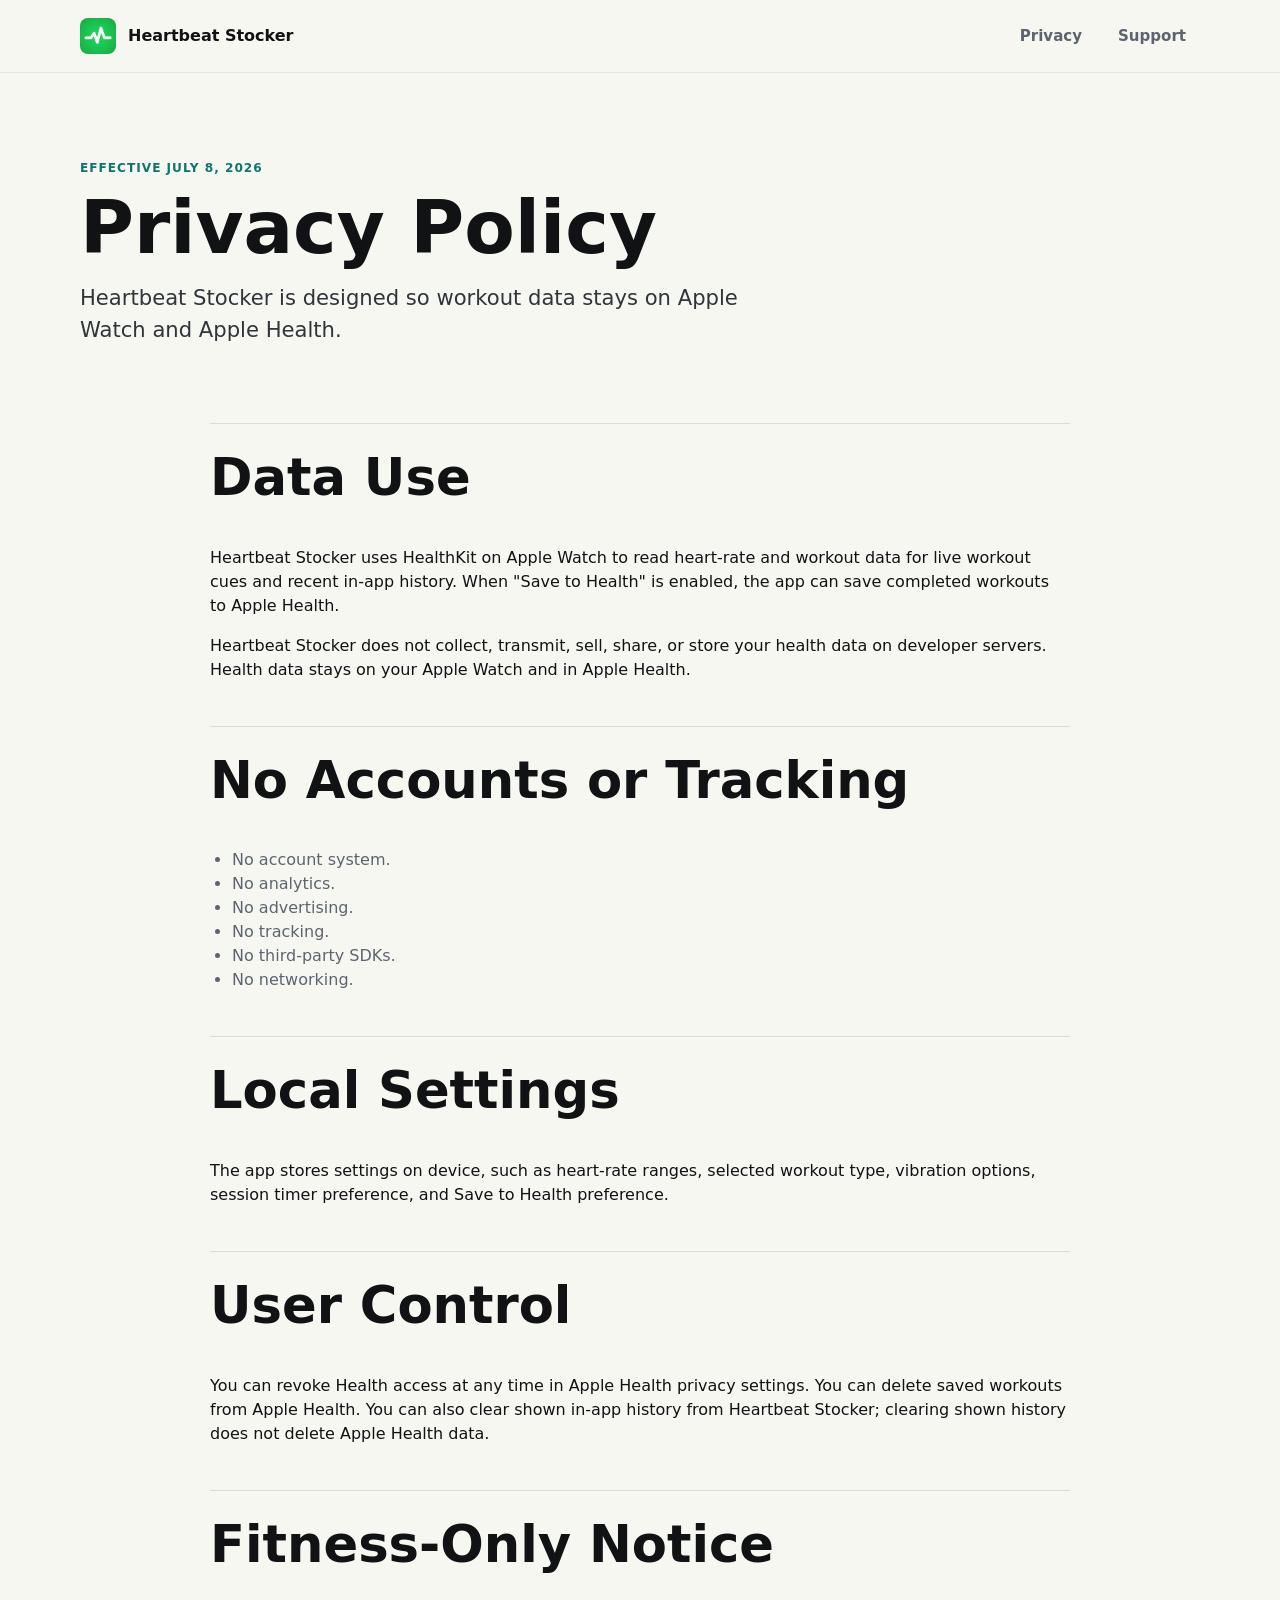
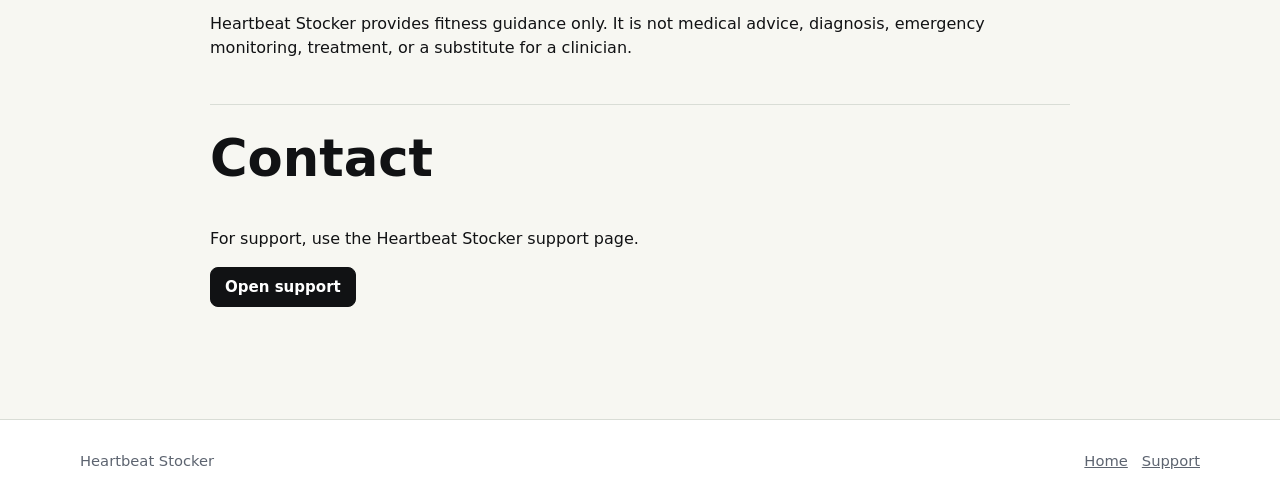
==== privacy.html @ 12d0d7a5 "Publish support and privacy pages" ====
<!doctype html>
<html lang="en">
  <head>
    <meta charset="utf-8">
    <meta name="viewport" content="width=device-width, initial-scale=1">
    <meta name="description" content="Privacy policy for Heartbeat Stocker.">
    <title>Privacy Policy | Heartbeat Stocker</title>
    <link rel="stylesheet" href="styles.css">
  </head>
  <body>
    <header class="site-header">
      <nav class="nav" aria-label="Primary">
        <a class="brand" href="index.html">
          <img src="assets/app-icon.png" alt="">
          <span>Heartbeat Stocker</span>
        </a>
        <div class="nav-links">
          <a href="privacy.html">Privacy</a>
          <a href="support.html">Support</a>
        </div>
      </nav>
    </header>

    <main>
      <div class="page-title inner">
        <p class="eyebrow">Effective July 8, 2026</p>
        <h1>Privacy Policy</h1>
        <p class="lede">Heartbeat Stocker is designed so workout data stays on Apple Watch and Apple Health.</p>
      </div>

      <article class="content">
        <section>
          <h2>Data Use</h2>
          <p>Heartbeat Stocker uses HealthKit on Apple Watch to read heart-rate and workout data for live workout cues and recent in-app history. When "Save to Health" is enabled, the app can save completed workouts to Apple Health.</p>
          <p>Heartbeat Stocker does not collect, transmit, sell, share, or store your health data on developer servers. Health data stays on your Apple Watch and in Apple Health.</p>
        </section>

        <section>
          <h2>No Accounts or Tracking</h2>
          <ul class="policy-list">
            <li>No account system.</li>
            <li>No analytics.</li>
            <li>No advertising.</li>
            <li>No tracking.</li>
            <li>No third-party SDKs.</li>
            <li>No networking.</li>
          </ul>
        </section>

        <section>
          <h2>Local Settings</h2>
          <p>The app stores settings on device, such as heart-rate ranges, selected workout type, vibration options, session timer preference, and Save to Health preference.</p>
        </section>

        <section>
          <h2>User Control</h2>
          <p>You can revoke Health access at any time in Apple Health privacy settings. You can delete saved workouts from Apple Health. You can also clear shown in-app history from Heartbeat Stocker; clearing shown history does not delete Apple Health data.</p>
        </section>

        <section>
          <h2>Fitness-Only Notice</h2>
          <p>Heartbeat Stocker provides fitness guidance only. It is not medical advice, diagnosis, emergency monitoring, treatment, or a substitute for a clinician.</p>
        </section>

        <section>
          <h2>Contact</h2>
          <p>For support, use the Heartbeat Stocker support page.</p>
          <a class="button" href="support.html">Open support</a>
        </section>
      </article>
    </main>

    <footer class="footer">
      <div class="inner">
        <span>Heartbeat Stocker</span>
        <div class="footer-links">
          <a href="index.html">Home</a>
          <a href="support.html">Support</a>
        </div>
      </div>
    </footer>
  </body>
</html>
---- styles.css ----
:root {
  color-scheme: light;
  --ink: #111214;
  --muted: #5d6470;
  --paper: #f7f7f2;
  --panel: #ffffff;
  --line: #d9ddd6;
  --red: #d83a45;
  --teal: #0f766e;
  --green: #168a52;
  --amber: #c77700;
  --blue: #3267d6;
  --shadow: 0 22px 70px rgba(17, 18, 20, 0.13);
}

* {
  box-sizing: border-box;
}

html {
  scroll-behavior: smooth;
}

body {
  margin: 0;
  background: var(--paper);
  color: var(--ink);
  font-family: Inter, ui-sans-serif, system-ui, -apple-system, BlinkMacSystemFont, "Segoe UI", sans-serif;
  line-height: 1.5;
}

a {
  color: inherit;
}

.site-header {
  position: sticky;
  top: 0;
  z-index: 10;
  border-bottom: 1px solid rgba(17, 18, 20, 0.08);
  background: rgba(247, 247, 242, 0.92);
  backdrop-filter: blur(18px);
}

.nav {
  display: flex;
  align-items: center;
  justify-content: space-between;
  width: min(1120px, calc(100% - 32px));
  min-height: 72px;
  margin: 0 auto;
  gap: 16px;
}

.brand {
  display: inline-flex;
  align-items: center;
  gap: 12px;
  text-decoration: none;
  font-weight: 800;
}

.brand img {
  width: 36px;
  height: 36px;
  border-radius: 8px;
}

.nav-links {
  display: flex;
  align-items: center;
  gap: 8px;
  flex-wrap: wrap;
  justify-content: flex-end;
}

.nav-links a,
.button {
  display: inline-flex;
  align-items: center;
  justify-content: center;
  min-height: 40px;
  padding: 0 14px;
  border-radius: 8px;
  text-decoration: none;
  font-weight: 700;
  font-size: 0.94rem;
}

.nav-links a {
  color: var(--muted);
}

.nav-links a:hover {
  color: var(--ink);
  background: rgba(17, 18, 20, 0.06);
}

.button {
  border: 1px solid var(--ink);
  background: var(--ink);
  color: #fff;
}

.button.secondary {
  border-color: var(--line);
  background: transparent;
  color: var(--ink);
}

.hero {
  width: min(1120px, calc(100% - 32px));
  margin: 0 auto;
  display: grid;
  grid-template-columns: minmax(0, 1.08fr) minmax(300px, 0.92fr);
  gap: clamp(28px, 5vw, 72px);
  align-items: center;
  min-height: calc(100vh - 72px);
  padding: clamp(36px, 7vw, 84px) 0;
}

.eyebrow {
  margin: 0 0 16px;
  color: var(--teal);
  text-transform: uppercase;
  font-size: 0.76rem;
  font-weight: 900;
  letter-spacing: 0.08em;
}

h1,
h2,
h3,
p {
  margin-top: 0;
}

h1 {
  max-width: 760px;
  margin-bottom: 20px;
  font-size: clamp(2.65rem, 8vw, 6rem);
  line-height: 0.94;
  letter-spacing: 0;
}

h2 {
  font-size: clamp(2rem, 4vw, 3.25rem);
  line-height: 1;
  letter-spacing: 0;
}

h3 {
  margin-bottom: 8px;
  font-size: 1.05rem;
}

.lede {
  max-width: 660px;
  color: #30343b;
  font-size: clamp(1.05rem, 2vw, 1.32rem);
}

.hero-actions {
  display: flex;
  flex-wrap: wrap;
  gap: 12px;
  margin-top: 28px;
}

.trust-row {
  display: grid;
  grid-template-columns: repeat(3, minmax(0, 1fr));
  gap: 10px;
  margin-top: 36px;
}

.trust-row span,
.metric,
.detail-card,
.support-card {
  border: 1px solid var(--line);
  border-radius: 8px;
  background: rgba(255, 255, 255, 0.74);
}

.trust-row span {
  padding: 12px;
  color: #343941;
  font-weight: 700;
  font-size: 0.92rem;
}

.watch-stage {
  display: grid;
  place-items: center;
  min-height: 520px;
}

.watch {
  position: relative;
  width: min(100%, 340px);
  aspect-ratio: 0.77;
  border-radius: 72px;
  padding: 18px;
  background: #17191d;
  box-shadow: var(--shadow);
}

.watch::before,
.watch::after {
  content: "";
  position: absolute;
  left: 50%;
  transform: translateX(-50%);
  width: 42%;
  height: 38px;
  background: #111214;
}

.watch::before {
  top: -34px;
  border-radius: 22px 22px 6px 6px;
}

.watch::after {
  bottom: -34px;
  border-radius: 6px 6px 22px 22px;
}

.screen {
  position: relative;
  display: flex;
  flex-direction: column;
  justify-content: space-between;
  height: 100%;
  overflow: hidden;
  border-radius: 54px;
  padding: 30px 24px;
  background:
    radial-gradient(circle at 50% 28%, rgba(216, 58, 69, 0.16), transparent 28%),
    #030406;
  color: #fff;
}

.screen-top {
  display: flex;
  align-items: center;
  justify-content: space-between;
  gap: 12px;
  font-size: 0.76rem;
  color: rgba(255, 255, 255, 0.68);
}

.live-dot {
  display: inline-flex;
  align-items: center;
  gap: 6px;
}

.live-dot::before {
  content: "";
  width: 7px;
  height: 7px;
  border-radius: 50%;
  background: var(--red);
}

.bpm {
  text-align: center;
}

.bpm strong {
  display: block;
  font-size: clamp(4.6rem, 12vw, 6.8rem);
  line-height: 0.86;
  letter-spacing: 0;
}

.bpm span {
  color: rgba(255, 255, 255, 0.72);
  font-weight: 800;
  text-transform: uppercase;
  font-size: 0.72rem;
  letter-spacing: 0.08em;
}

.range {
  display: grid;
  gap: 8px;
}

.range-bar {
  display: grid;
  grid-template-columns: 1fr 1.2fr 0.8fr;
  height: 10px;
  overflow: hidden;
  border-radius: 8px;
  background: #333;
}

.range-bar i:nth-child(1) {
  background: var(--blue);
}

.range-bar i:nth-child(2) {
  background: var(--green);
}

.range-bar i:nth-child(3) {
  background: var(--red);
}

.guidance {
  display: flex;
  align-items: center;
  justify-content: space-between;
  gap: 12px;
  border: 1px solid rgba(255, 255, 255, 0.14);
  border-radius: 8px;
  padding: 12px;
  background: rgba(255, 255, 255, 0.08);
  font-weight: 800;
}

.session-time {
  color: rgba(255, 255, 255, 0.62);
  font-size: 0.9rem;
}

.section {
  padding: clamp(54px, 9vw, 96px) 0;
}

.section.alt {
  background: #ffffff;
}

.inner {
  width: min(1120px, calc(100% - 32px));
  margin: 0 auto;
}

.section-head {
  display: grid;
  grid-template-columns: minmax(0, 0.85fr) minmax(260px, 0.55fr);
  gap: 24px;
  align-items: end;
  margin-bottom: 28px;
}

.section-head p {
  color: var(--muted);
}

.metric-grid,
.details-grid {
  display: grid;
  grid-template-columns: repeat(3, minmax(0, 1fr));
  gap: 14px;
}

.metric,
.detail-card,
.support-card {
  padding: 20px;
}

.metric b {
  display: block;
  margin-bottom: 6px;
  color: var(--red);
  font-size: 2rem;
  line-height: 1;
}

.metric span,
.detail-card p,
.support-card p,
.policy-list li {
  color: var(--muted);
}

.band {
  border-top: 1px solid var(--line);
  border-bottom: 1px solid var(--line);
  background:
    linear-gradient(90deg, rgba(216, 58, 69, 0.08), rgba(15, 118, 110, 0.08)),
    #fff;
}

.page-title {
  padding: clamp(52px, 8vw, 86px) 0 32px;
}

.page-title h1 {
  font-size: clamp(2.4rem, 6vw, 4.6rem);
}

.content {
  width: min(860px, calc(100% - 32px));
  margin: 0 auto;
  padding: 24px 0 84px;
}

.content section {
  padding: 28px 0;
  border-top: 1px solid var(--line);
}

.policy-list {
  padding-left: 22px;
}

.support-grid {
  display: grid;
  grid-template-columns: repeat(2, minmax(0, 1fr));
  gap: 14px;
}

.footer {
  border-top: 1px solid var(--line);
  padding: 30px 0;
  background: #fff;
}

.footer .inner {
  display: flex;
  align-items: center;
  justify-content: space-between;
  gap: 16px;
  flex-wrap: wrap;
  color: var(--muted);
  font-size: 0.92rem;
}

.footer-links {
  display: flex;
  gap: 14px;
  flex-wrap: wrap;
}

@media (max-width: 820px) {
  .nav {
    align-items: flex-start;
    flex-direction: column;
    padding: 16px 0;
  }

  .hero,
  .section-head,
  .metric-grid,
  .details-grid,
  .support-grid {
    grid-template-columns: 1fr;
  }

  .hero {
    min-height: auto;
  }

  .watch-stage {
    min-height: 430px;
  }

  .watch {
    width: min(86vw, 290px);
  }

  .trust-row {
    grid-template-columns: 1fr;
  }
}

@media (max-width: 420px) {
  .nav-links {
    justify-content: flex-start;
  }

  .hero-actions .button {
    width: 100%;
  }

  .screen {
    border-radius: 44px;
    padding: 26px 20px;
  }
}
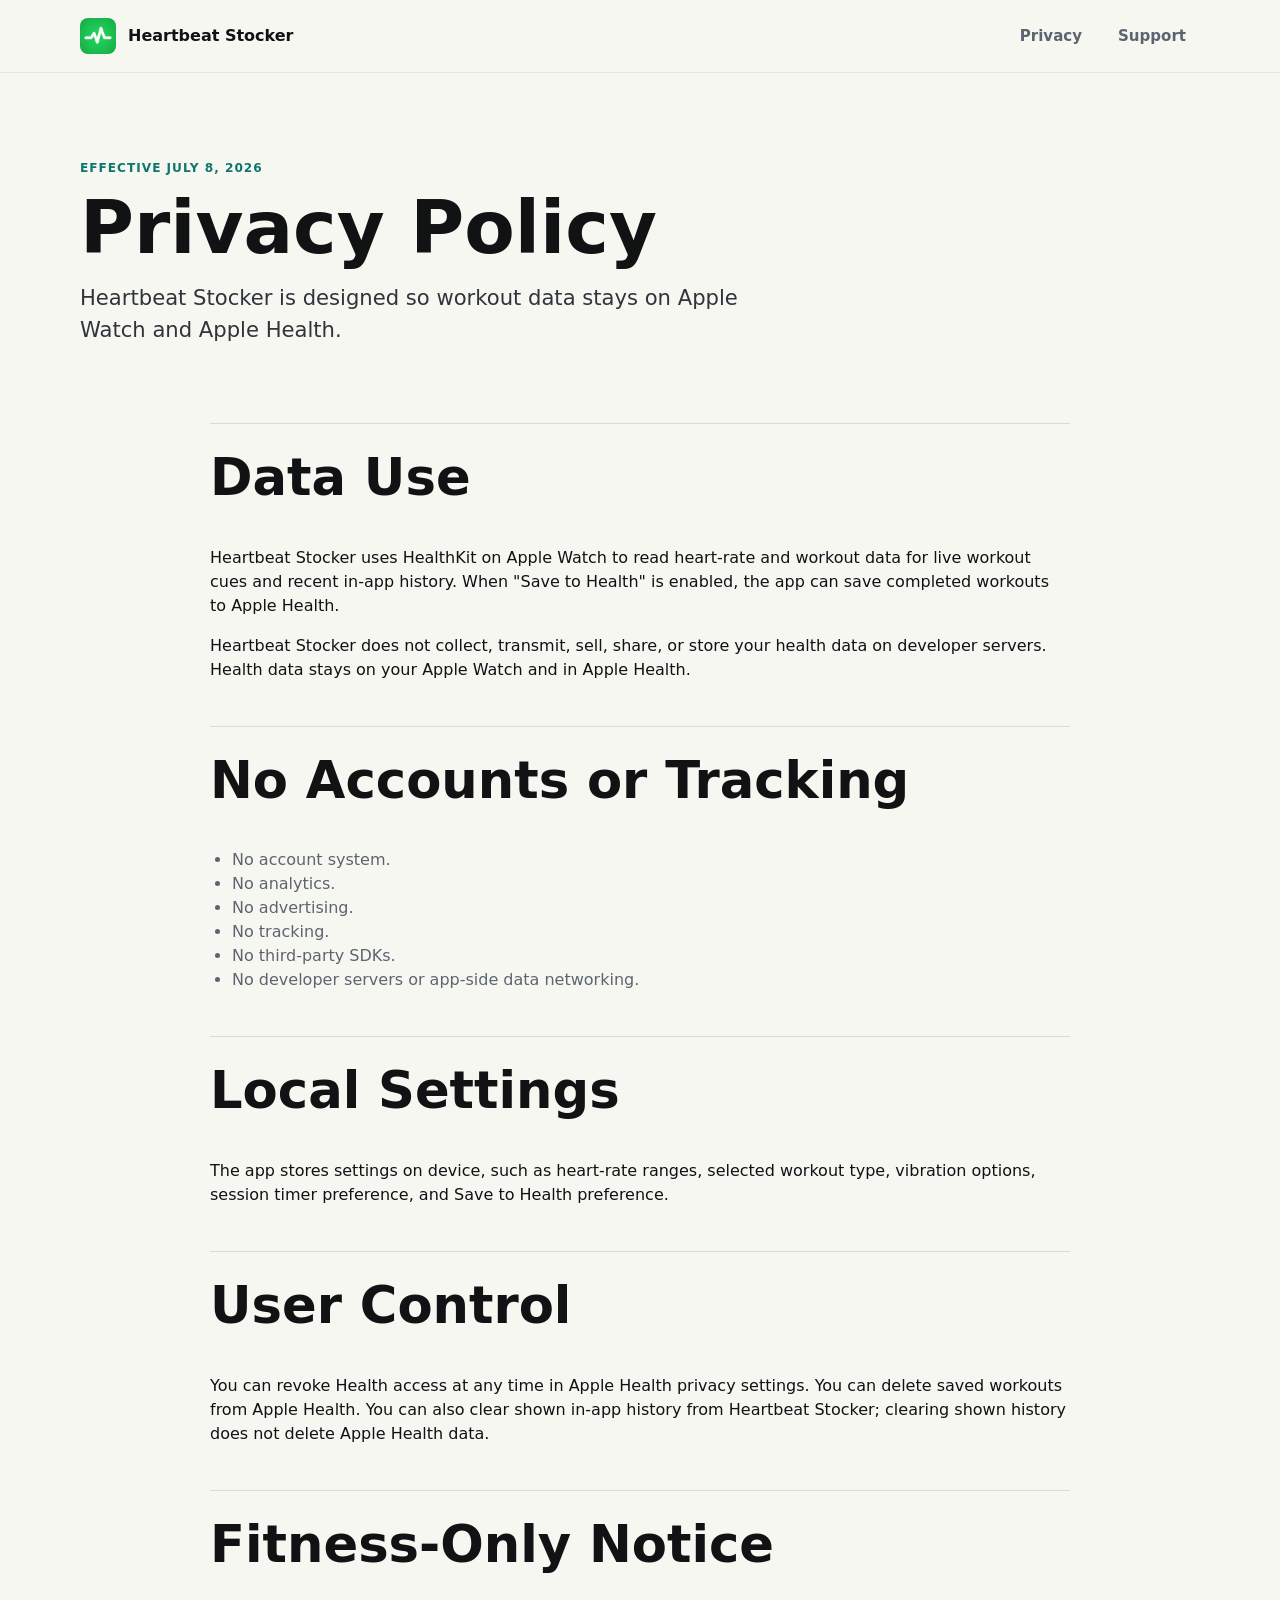
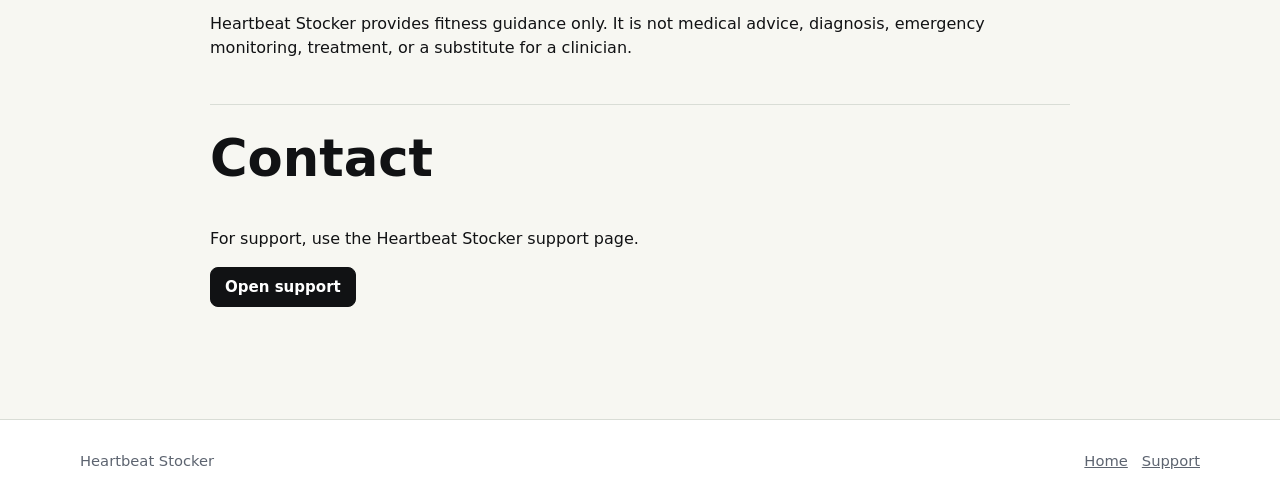
==== commit 8ffec22f: "Update public support privacy wording" ====
--- a/privacy.html
+++ b/privacy.html
@@ -43,7 +43,7 @@
             <li>No advertising.</li>
             <li>No tracking.</li>
             <li>No third-party SDKs.</li>
-            <li>No networking.</li>
+            <li>No developer servers or app-side data networking.</li>
           </ul>
         </section>
 
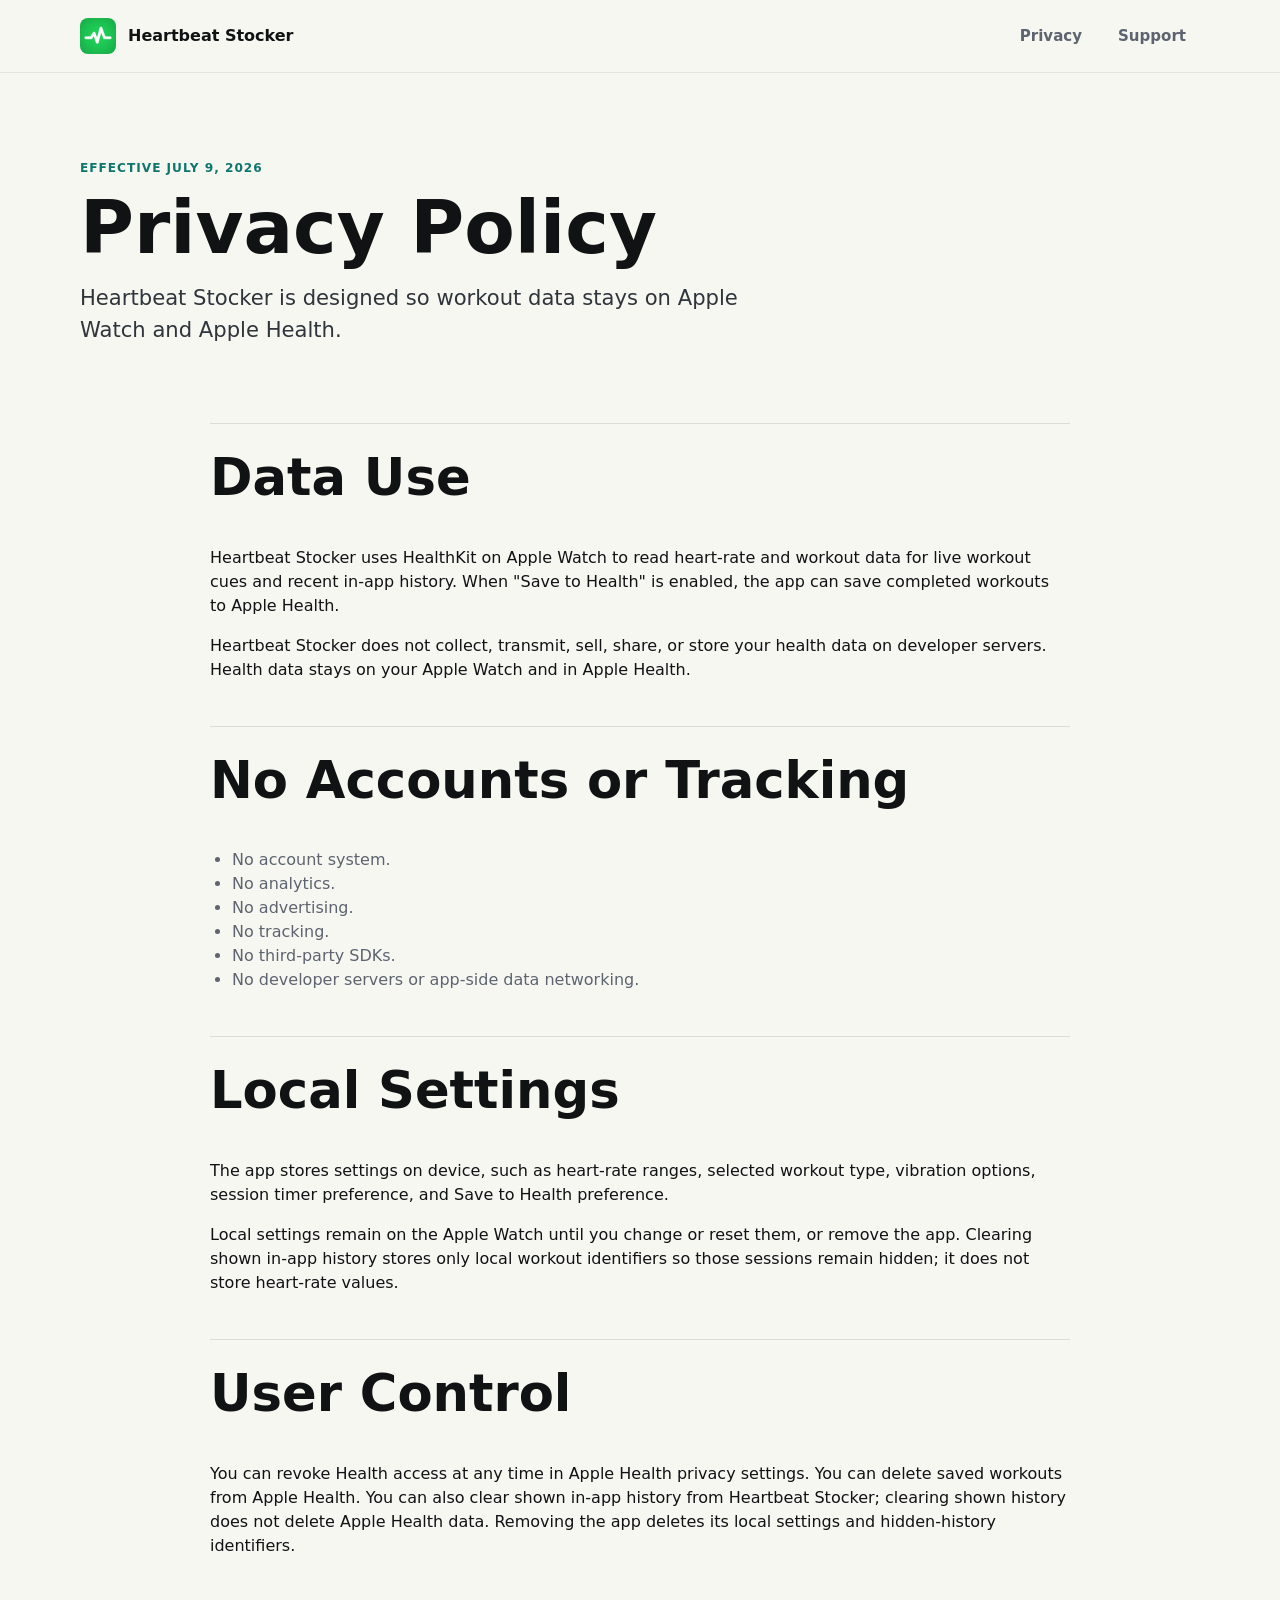
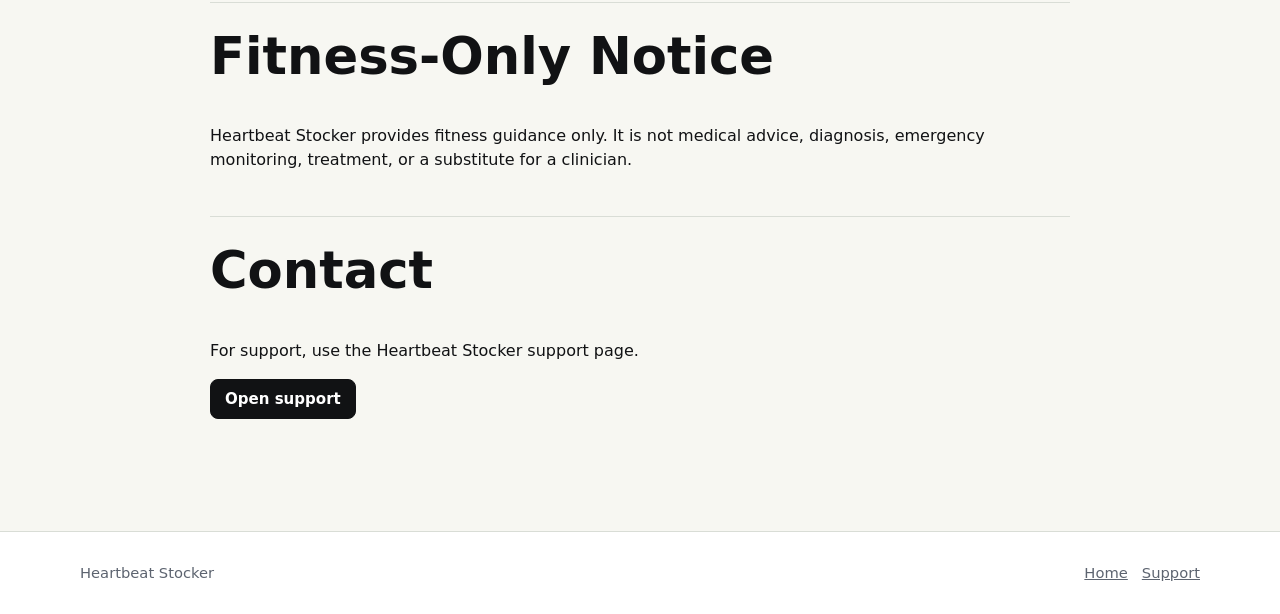
==== commit c133acce: "Clarify privacy retention and deletion" ====
--- a/privacy.html
+++ b/privacy.html
@@ -5,6 +5,7 @@
     <meta name="viewport" content="width=device-width, initial-scale=1">
     <meta name="description" content="Privacy policy for Heartbeat Stocker.">
     <title>Privacy Policy | Heartbeat Stocker</title>
+    <link rel="icon" href="assets/app-icon.png">
     <link rel="stylesheet" href="styles.css">
   </head>
   <body>
@@ -23,7 +24,7 @@
 
     <main>
       <div class="page-title inner">
-        <p class="eyebrow">Effective July 8, 2026</p>
+        <p class="eyebrow">Effective July 9, 2026</p>
         <h1>Privacy Policy</h1>
         <p class="lede">Heartbeat Stocker is designed so workout data stays on Apple Watch and Apple Health.</p>
       </div>
@@ -50,11 +51,12 @@
         <section>
           <h2>Local Settings</h2>
           <p>The app stores settings on device, such as heart-rate ranges, selected workout type, vibration options, session timer preference, and Save to Health preference.</p>
+          <p>Local settings remain on the Apple Watch until you change or reset them, or remove the app. Clearing shown in-app history stores only local workout identifiers so those sessions remain hidden; it does not store heart-rate values.</p>
         </section>
 
         <section>
           <h2>User Control</h2>
-          <p>You can revoke Health access at any time in Apple Health privacy settings. You can delete saved workouts from Apple Health. You can also clear shown in-app history from Heartbeat Stocker; clearing shown history does not delete Apple Health data.</p>
+          <p>You can revoke Health access at any time in Apple Health privacy settings. You can delete saved workouts from Apple Health. You can also clear shown in-app history from Heartbeat Stocker; clearing shown history does not delete Apple Health data. Removing the app deletes its local settings and hidden-history identifiers.</p>
         </section>
 
         <section>
--- a/styles.css
+++ b/styles.css
@@ -190,141 +190,26 @@
   font-size: 0.92rem;
 }
 
-.watch-stage {
-  display: grid;
-  place-items: center;
-  min-height: 520px;
-}
-
-.watch {
-  position: relative;
-  width: min(100%, 340px);
-  aspect-ratio: 0.77;
-  border-radius: 72px;
-  padding: 18px;
-  background: #17191d;
+.app-preview {
+  width: min(100%, 390px);
+  margin-left: auto;
+}
+
+.screen-card {
+  margin: 0;
+  overflow: hidden;
+  background: #000;
   box-shadow: var(--shadow);
 }
 
-.watch::before,
-.watch::after {
-  content: "";
-  position: absolute;
-  left: 50%;
-  transform: translateX(-50%);
-  width: 42%;
-  height: 38px;
-  background: #111214;
-}
-
-.watch::before {
-  top: -34px;
-  border-radius: 22px 22px 6px 6px;
-}
-
-.watch::after {
-  bottom: -34px;
-  border-radius: 6px 6px 22px 22px;
-}
-
-.screen {
-  position: relative;
-  display: flex;
-  flex-direction: column;
-  justify-content: space-between;
-  height: 100%;
-  overflow: hidden;
-  border-radius: 54px;
-  padding: 30px 24px;
-  background:
-    radial-gradient(circle at 50% 28%, rgba(216, 58, 69, 0.16), transparent 28%),
-    #030406;
-  color: #fff;
-}
-
-.screen-top {
-  display: flex;
-  align-items: center;
-  justify-content: space-between;
-  gap: 12px;
-  font-size: 0.76rem;
-  color: rgba(255, 255, 255, 0.68);
-}
-
-.live-dot {
-  display: inline-flex;
-  align-items: center;
-  gap: 6px;
-}
-
-.live-dot::before {
-  content: "";
-  width: 7px;
-  height: 7px;
-  border-radius: 50%;
-  background: var(--red);
-}
-
-.bpm {
-  text-align: center;
-}
-
-.bpm strong {
+.screen-card img {
   display: block;
-  font-size: clamp(4.6rem, 12vw, 6.8rem);
-  line-height: 0.86;
-  letter-spacing: 0;
-}
-
-.bpm span {
-  color: rgba(255, 255, 255, 0.72);
-  font-weight: 800;
-  text-transform: uppercase;
-  font-size: 0.72rem;
-  letter-spacing: 0.08em;
-}
-
-.range {
-  display: grid;
-  gap: 8px;
-}
-
-.range-bar {
-  display: grid;
-  grid-template-columns: 1fr 1.2fr 0.8fr;
-  height: 10px;
-  overflow: hidden;
-  border-radius: 8px;
-  background: #333;
-}
-
-.range-bar i:nth-child(1) {
-  background: var(--blue);
-}
-
-.range-bar i:nth-child(2) {
-  background: var(--green);
-}
-
-.range-bar i:nth-child(3) {
-  background: var(--red);
-}
-
-.guidance {
-  display: flex;
-  align-items: center;
-  justify-content: space-between;
-  gap: 12px;
-  border: 1px solid rgba(255, 255, 255, 0.14);
-  border-radius: 8px;
-  padding: 12px;
-  background: rgba(255, 255, 255, 0.08);
-  font-weight: 800;
-}
-
-.session-time {
-  color: rgba(255, 255, 255, 0.62);
-  font-size: 0.9rem;
+  width: 100%;
+  height: auto;
+}
+
+.screen-card-main {
+  transform: none;
 }
 
 .section {
@@ -458,12 +343,13 @@
     min-height: auto;
   }
 
-  .watch-stage {
-    min-height: 430px;
-  }
-
-  .watch {
-    width: min(86vw, 290px);
+  .app-preview {
+    width: min(100%, 360px);
+    margin: 18px auto 0;
+  }
+
+  .screen-card-main {
+    transform: none;
   }
 
   .trust-row {
@@ -480,8 +366,7 @@
     width: 100%;
   }
 
-  .screen {
-    border-radius: 44px;
-    padding: 26px 20px;
-  }
-}
+  .app-preview {
+    width: min(100%, 310px);
+  }
+}
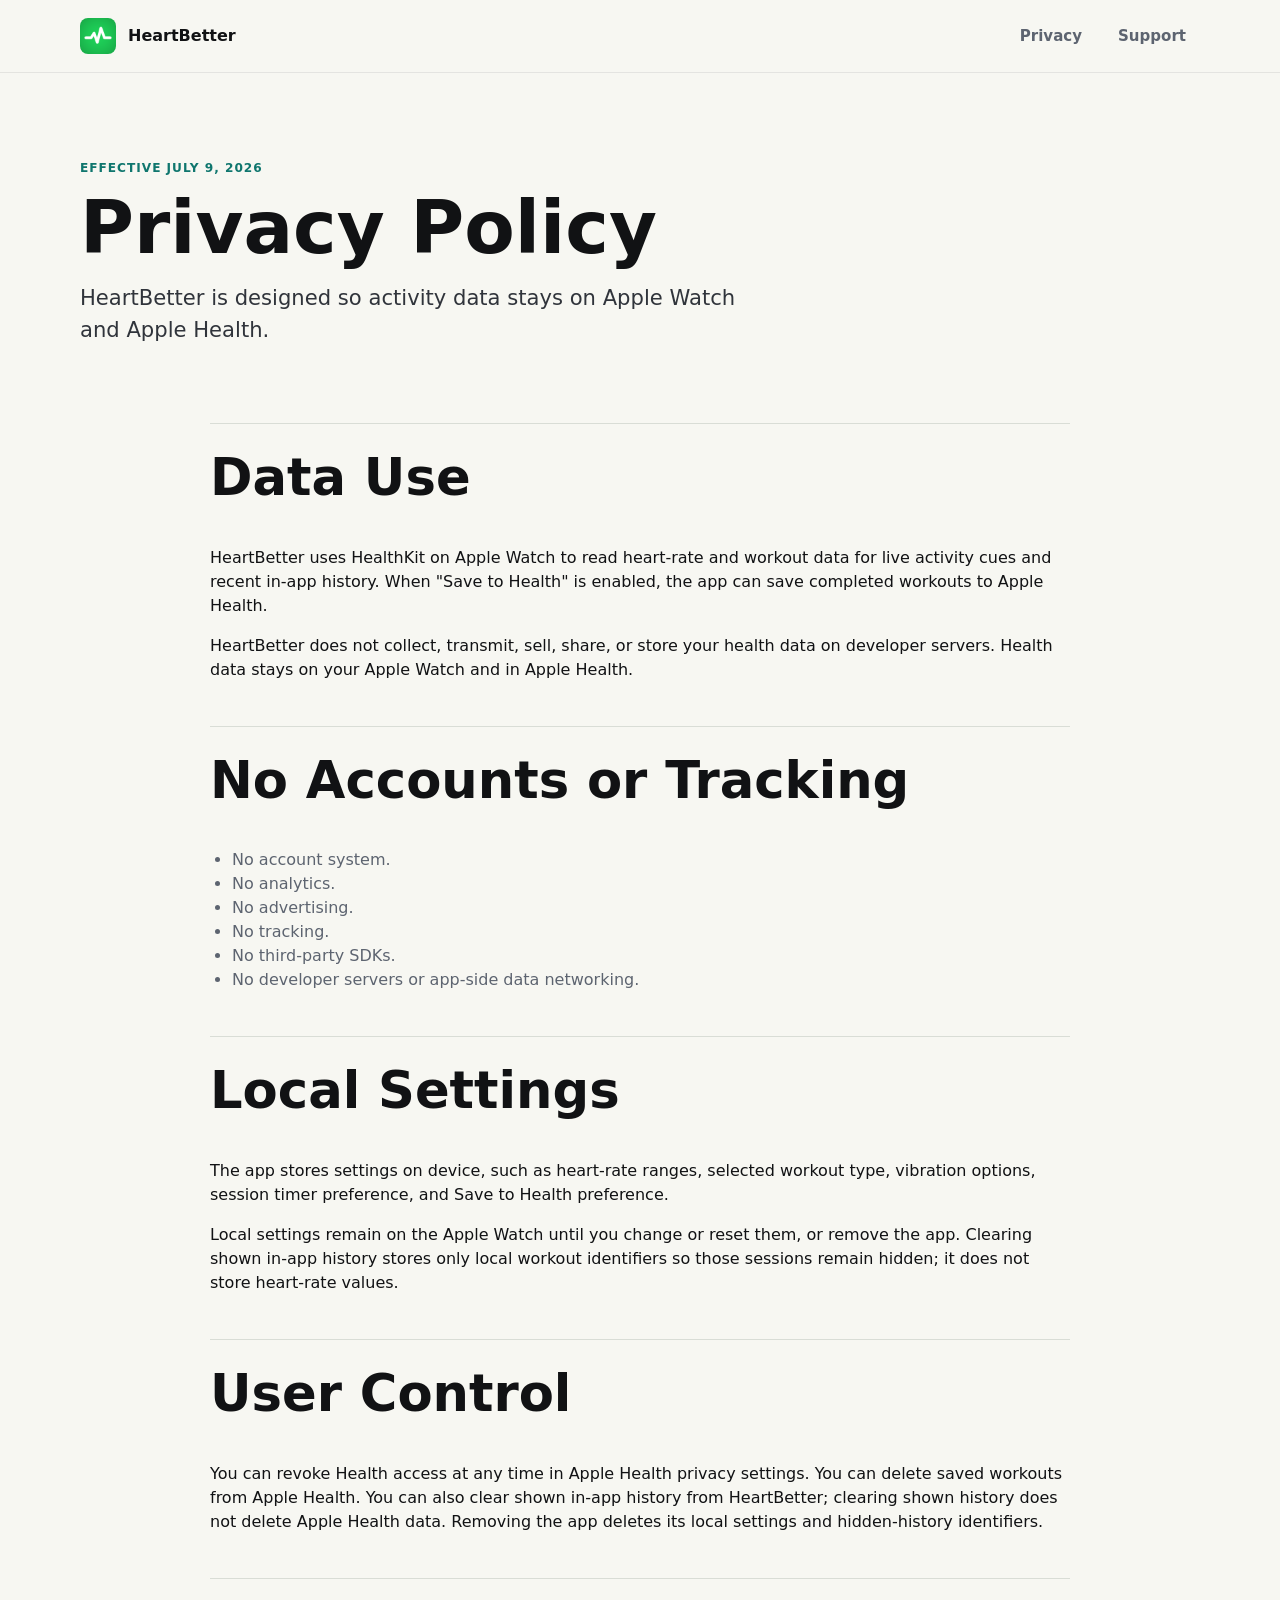
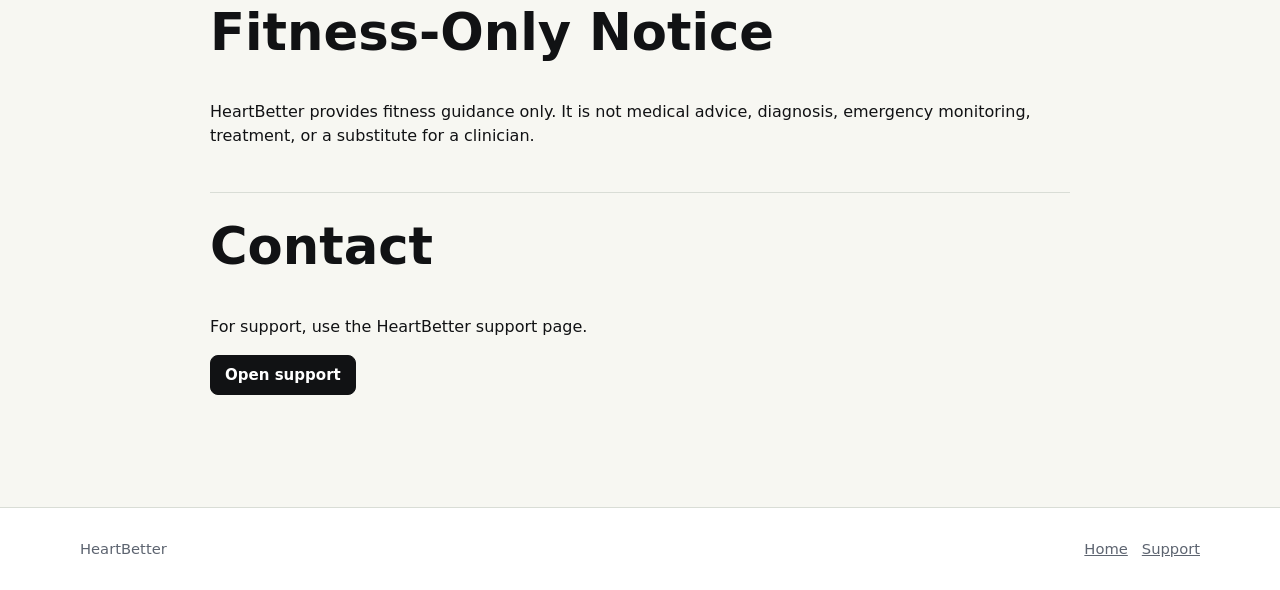
==== commit 0756a1e9: "Rename public pages to HeartBetter" ====
--- a/privacy.html
+++ b/privacy.html
@@ -3,8 +3,8 @@
   <head>
     <meta charset="utf-8">
     <meta name="viewport" content="width=device-width, initial-scale=1">
-    <meta name="description" content="Privacy policy for Heartbeat Stocker.">
-    <title>Privacy Policy | Heartbeat Stocker</title>
+    <meta name="description" content="Privacy policy for HeartBetter.">
+    <title>Privacy Policy | HeartBetter</title>
     <link rel="icon" href="assets/app-icon.png">
     <link rel="stylesheet" href="styles.css">
   </head>
@@ -13,7 +13,7 @@
       <nav class="nav" aria-label="Primary">
         <a class="brand" href="index.html">
           <img src="assets/app-icon.png" alt="">
-          <span>Heartbeat Stocker</span>
+          <span>HeartBetter</span>
         </a>
         <div class="nav-links">
           <a href="privacy.html">Privacy</a>
@@ -26,14 +26,14 @@
       <div class="page-title inner">
         <p class="eyebrow">Effective July 9, 2026</p>
         <h1>Privacy Policy</h1>
-        <p class="lede">Heartbeat Stocker is designed so workout data stays on Apple Watch and Apple Health.</p>
+        <p class="lede">HeartBetter is designed so activity data stays on Apple Watch and Apple Health.</p>
       </div>
 
       <article class="content">
         <section>
           <h2>Data Use</h2>
-          <p>Heartbeat Stocker uses HealthKit on Apple Watch to read heart-rate and workout data for live workout cues and recent in-app history. When "Save to Health" is enabled, the app can save completed workouts to Apple Health.</p>
-          <p>Heartbeat Stocker does not collect, transmit, sell, share, or store your health data on developer servers. Health data stays on your Apple Watch and in Apple Health.</p>
+          <p>HeartBetter uses HealthKit on Apple Watch to read heart-rate and workout data for live activity cues and recent in-app history. When "Save to Health" is enabled, the app can save completed workouts to Apple Health.</p>
+          <p>HeartBetter does not collect, transmit, sell, share, or store your health data on developer servers. Health data stays on your Apple Watch and in Apple Health.</p>
         </section>
 
         <section>
@@ -56,17 +56,17 @@
 
         <section>
           <h2>User Control</h2>
-          <p>You can revoke Health access at any time in Apple Health privacy settings. You can delete saved workouts from Apple Health. You can also clear shown in-app history from Heartbeat Stocker; clearing shown history does not delete Apple Health data. Removing the app deletes its local settings and hidden-history identifiers.</p>
+          <p>You can revoke Health access at any time in Apple Health privacy settings. You can delete saved workouts from Apple Health. You can also clear shown in-app history from HeartBetter; clearing shown history does not delete Apple Health data. Removing the app deletes its local settings and hidden-history identifiers.</p>
         </section>
 
         <section>
           <h2>Fitness-Only Notice</h2>
-          <p>Heartbeat Stocker provides fitness guidance only. It is not medical advice, diagnosis, emergency monitoring, treatment, or a substitute for a clinician.</p>
+          <p>HeartBetter provides fitness guidance only. It is not medical advice, diagnosis, emergency monitoring, treatment, or a substitute for a clinician.</p>
         </section>
 
         <section>
           <h2>Contact</h2>
-          <p>For support, use the Heartbeat Stocker support page.</p>
+          <p>For support, use the HeartBetter support page.</p>
           <a class="button" href="support.html">Open support</a>
         </section>
       </article>
@@ -74,7 +74,7 @@
 
     <footer class="footer">
       <div class="inner">
-        <span>Heartbeat Stocker</span>
+        <span>HeartBetter</span>
         <div class="footer-links">
           <a href="index.html">Home</a>
           <a href="support.html">Support</a>
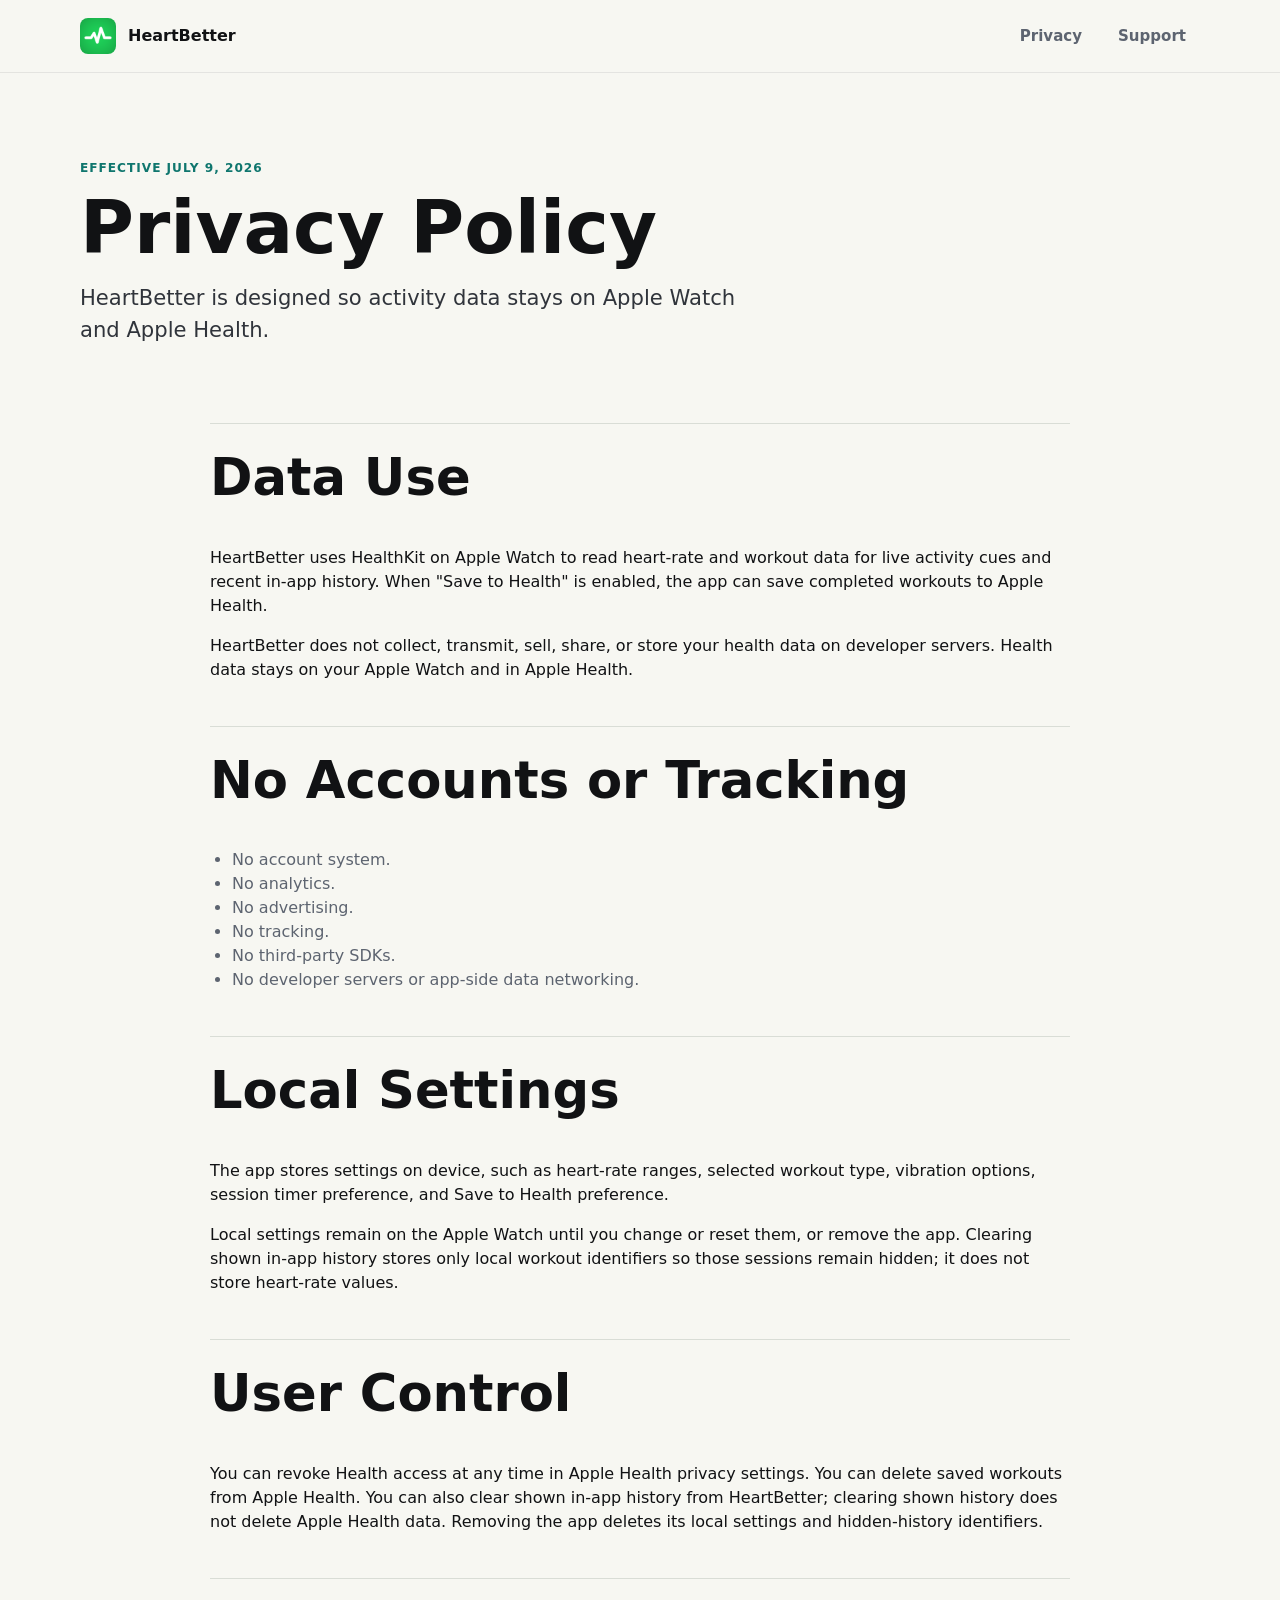
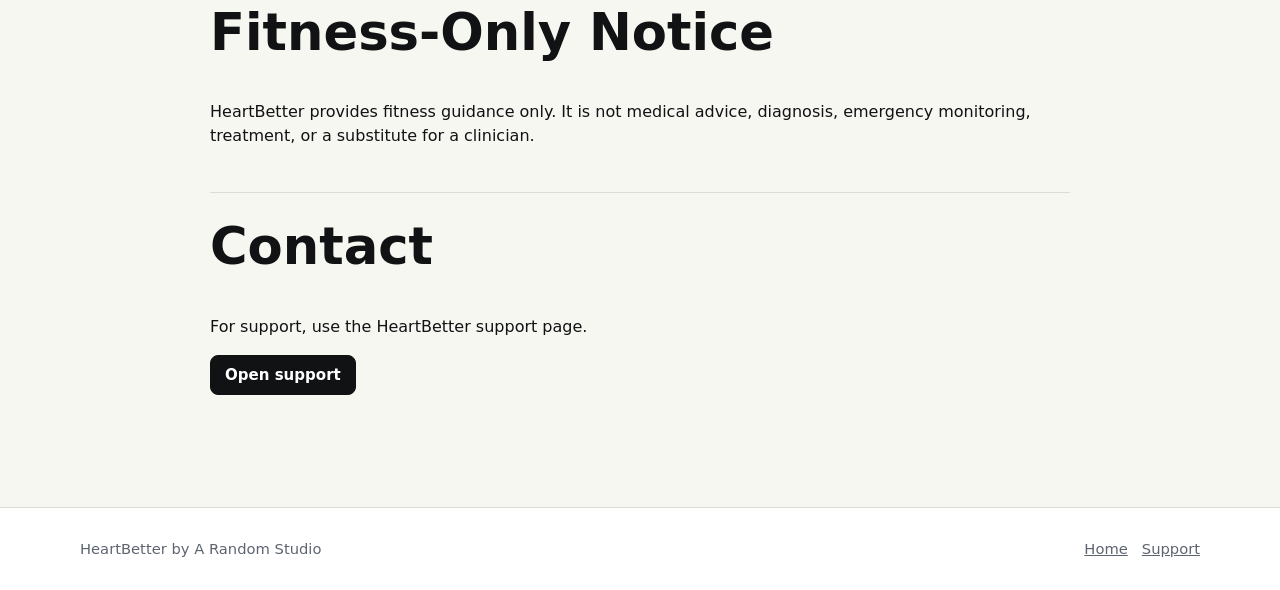
==== commit 4215274c: "Update studio branding and Pages URLs" ====
--- a/privacy.html
+++ b/privacy.html
@@ -74,7 +74,7 @@
 
     <footer class="footer">
       <div class="inner">
-        <span>HeartBetter</span>
+        <span>HeartBetter by A Random Studio</span>
         <div class="footer-links">
           <a href="index.html">Home</a>
           <a href="support.html">Support</a>
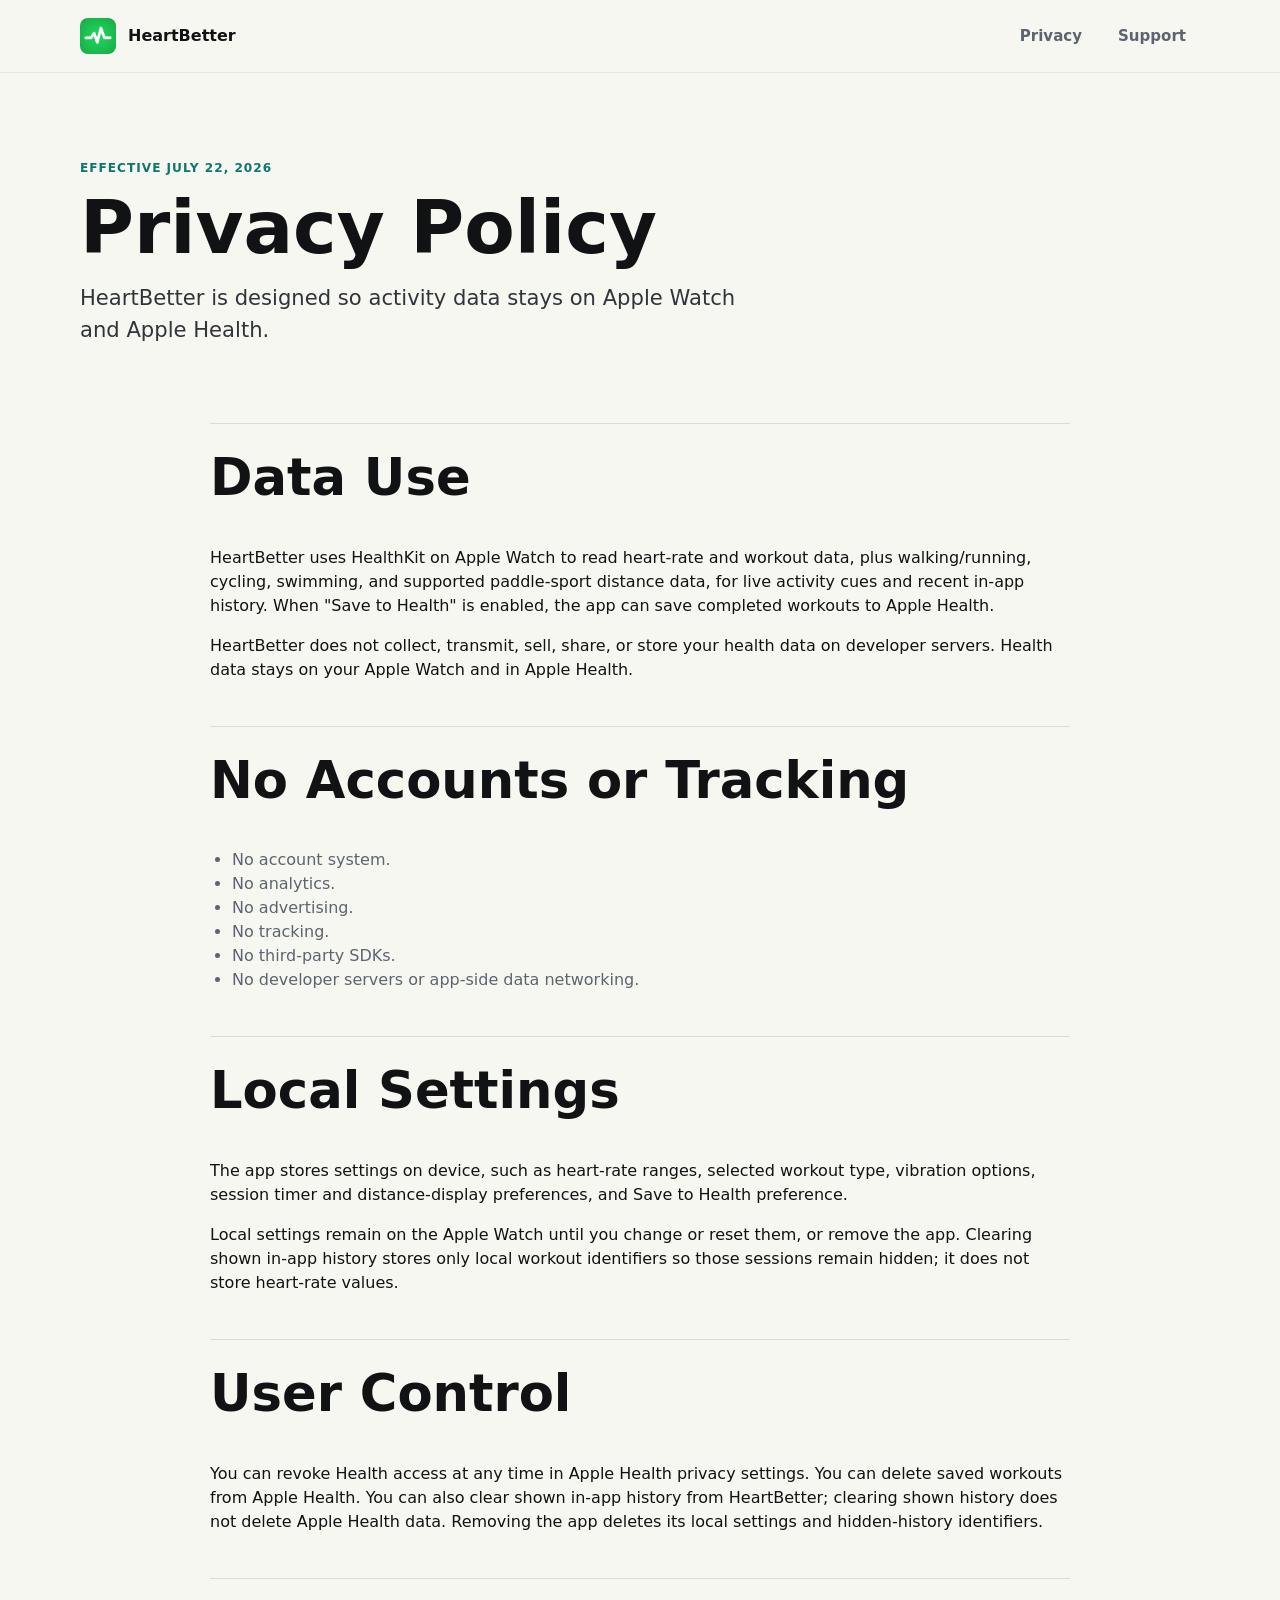
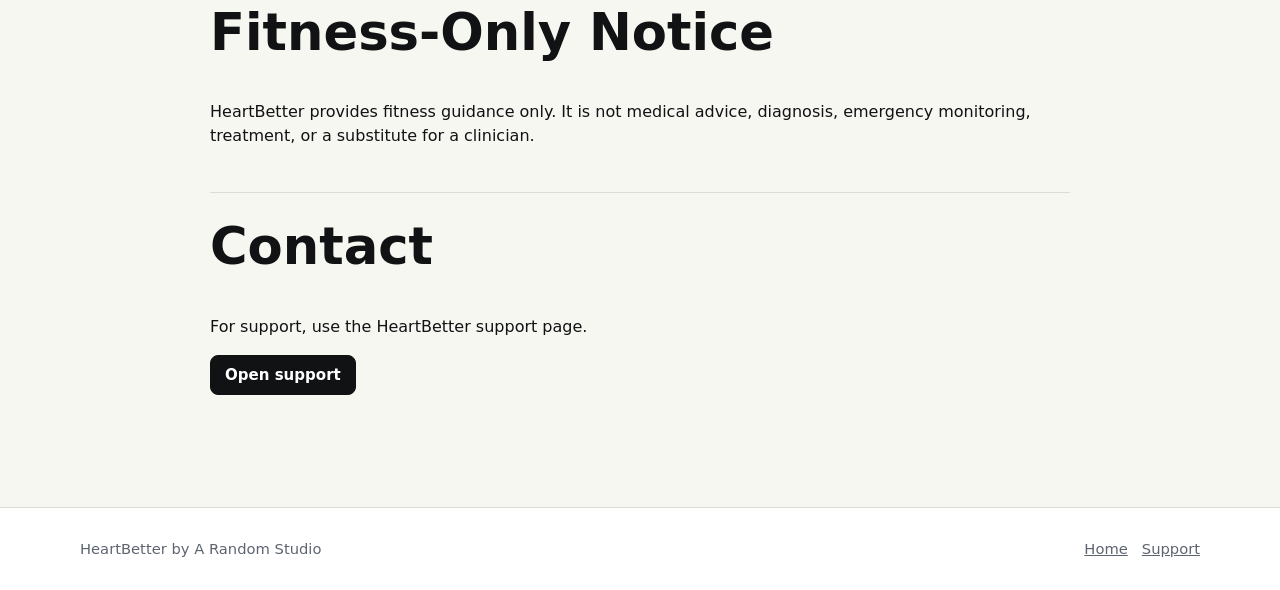
==== commit 12660439: "Update distance privacy disclosure" ====
--- a/privacy.html
+++ b/privacy.html
@@ -24,7 +24,7 @@
 
     <main>
       <div class="page-title inner">
-        <p class="eyebrow">Effective July 9, 2026</p>
+        <p class="eyebrow">Effective July 22, 2026</p>
         <h1>Privacy Policy</h1>
         <p class="lede">HeartBetter is designed so activity data stays on Apple Watch and Apple Health.</p>
       </div>
@@ -32,7 +32,7 @@
       <article class="content">
         <section>
           <h2>Data Use</h2>
-          <p>HeartBetter uses HealthKit on Apple Watch to read heart-rate and workout data for live activity cues and recent in-app history. When "Save to Health" is enabled, the app can save completed workouts to Apple Health.</p>
+          <p>HeartBetter uses HealthKit on Apple Watch to read heart-rate and workout data, plus walking/running, cycling, swimming, and supported paddle-sport distance data, for live activity cues and recent in-app history. When "Save to Health" is enabled, the app can save completed workouts to Apple Health.</p>
           <p>HeartBetter does not collect, transmit, sell, share, or store your health data on developer servers. Health data stays on your Apple Watch and in Apple Health.</p>
         </section>
 
@@ -50,7 +50,7 @@
 
         <section>
           <h2>Local Settings</h2>
-          <p>The app stores settings on device, such as heart-rate ranges, selected workout type, vibration options, session timer preference, and Save to Health preference.</p>
+          <p>The app stores settings on device, such as heart-rate ranges, selected workout type, vibration options, session timer and distance-display preferences, and Save to Health preference.</p>
           <p>Local settings remain on the Apple Watch until you change or reset them, or remove the app. Clearing shown in-app history stores only local workout identifiers so those sessions remain hidden; it does not store heart-rate values.</p>
         </section>
 
